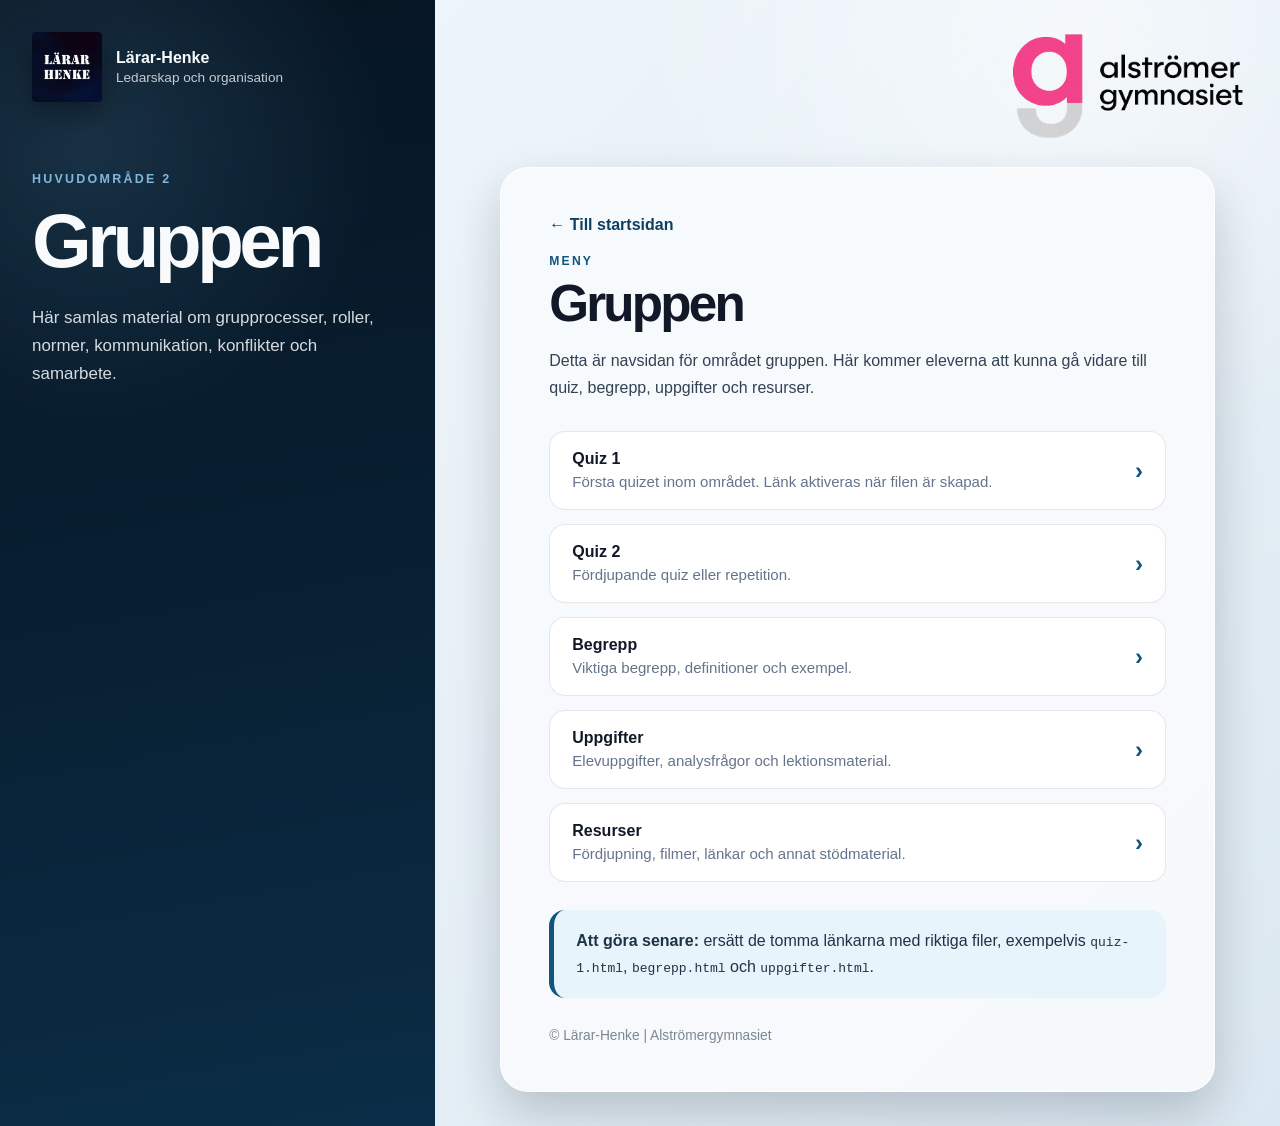
==== gruppen/index.html @ 53f5a3cd "Add files via upload" ====
<!DOCTYPE html>
<html lang="sv">
<head>
  <meta charset="UTF-8" />
  <meta name="viewport" content="width=device-width, initial-scale=1.0" />
  <title>Gruppen | Ledarskap och organisation</title>
  <link rel="stylesheet" href="../style.css" />
</head>
<body>
  <main class="site">
    <aside class="sidebar">
      <div class="brand">
        <img class="henke-logo" src="../assets/logos/henke-logga.jpg" alt="Lärar-Henke logga" />
        <div><div class="brand-title">Lärar-Henke</div><div class="brand-subtitle">Ledarskap och organisation</div></div>
      </div>
      <div class="sidebar-label">Huvudområde 2</div>
      <h1>Gruppen</h1>
      <p>Här samlas material om grupprocesser, roller, normer, kommunikation, konflikter och samarbete.</p>
    </aside>

    <section class="main">
      <div class="topbar"><img class="alstromer-logo" src="../assets/logos/alstromer-logga-1.png" alt="Alströmergymnasiet logga" /></div>
      <div class="panel">
        <a class="back-link" href="../">← Till startsidan</a>
        <div class="panel-label">Meny</div>
        <h2>Gruppen</h2>
        <p class="intro">Detta är navsidan för området gruppen. Här kommer eleverna att kunna gå vidare till quiz, begrepp, uppgifter och resurser.</p>
        <div class="menu-list">
          <a class="menu-item" href="#"><div><strong>Quiz 1</strong><span>Första quizet inom området. Länk aktiveras när filen är skapad.</span></div><div class="arrow">›</div></a>
          <a class="menu-item" href="#"><div><strong>Quiz 2</strong><span>Fördjupande quiz eller repetition.</span></div><div class="arrow">›</div></a>
          <a class="menu-item" href="#"><div><strong>Begrepp</strong><span>Viktiga begrepp, definitioner och exempel.</span></div><div class="arrow">›</div></a>
          <a class="menu-item" href="#"><div><strong>Uppgifter</strong><span>Elevuppgifter, analysfrågor och lektionsmaterial.</span></div><div class="arrow">›</div></a>
          <a class="menu-item" href="#"><div><strong>Resurser</strong><span>Fördjupning, filmer, länkar och annat stödmaterial.</span></div><div class="arrow">›</div></a>
        </div>
        <div class="note"><strong>Att göra senare:</strong> ersätt de tomma länkarna med riktiga filer, exempelvis <code>quiz-1.html</code>, <code>begrepp.html</code> och <code>uppgifter.html</code>.</div>
        <footer>© Lärar-Henke | Alströmergymnasiet</footer>
      </div>
    </section>
  </main>
  <script src="../script.js"></script>
</body>
</html>
---- style.css ----
:root{
  --blue-900:#061522;--blue-850:#082033;--blue-800:#0b2d47;--blue-accent:#7fb7dc;
  --page-bg:#dce8f1;--panel-bg:#f8fafc;--text-dark:#111827;--text-muted:#475569;
  --border:rgba(15,23,42,.10);--shadow:0 22px 48px rgba(15,23,42,.20);
}
*{box-sizing:border-box}
html{scroll-behavior:smooth}
body{margin:0;min-height:100vh;font-family:Arial,Helvetica,sans-serif;color:var(--text-dark);background:var(--page-bg)}
a{color:inherit;text-decoration:none}
.site{min-height:100vh;display:grid;grid-template-columns:minmax(310px,34vw) 1fr}
.sidebar{min-height:100vh;padding:32px;color:#f8fafc;background:radial-gradient(circle at 20% 12%,rgba(91,141,178,.22),transparent 28%),linear-gradient(170deg,var(--blue-900),var(--blue-850) 55%,var(--blue-800))}
.brand{display:flex;align-items:center;gap:14px;margin-bottom:70px}
.henke-logo{width:70px;height:70px;object-fit:cover;border-radius:4px;box-shadow:0 12px 28px rgba(0,0,0,.35)}
.brand-title{font-weight:800;font-size:1rem;line-height:1.1}
.brand-subtitle{margin-top:3px;font-size:.85rem;color:rgba(248,250,252,.78)}
.sidebar-label{margin-bottom:18px;color:var(--blue-accent);font-size:.78rem;letter-spacing:.18em;text-transform:uppercase;font-weight:800}
.sidebar h1{margin:0 0 26px;max-width:480px;font-size:clamp(3.2rem,6vw,5.4rem);line-height:.96;letter-spacing:-.06em}
.sidebar p{max-width:430px;margin:0;color:rgba(248,250,252,.86);font-size:1.06rem;line-height:1.65}
.main{min-height:100vh;padding:34px;background:radial-gradient(circle at 75% 4%,rgba(255,255,255,.55),transparent 34%),linear-gradient(135deg,#eef5fa,var(--page-bg))}
.topbar{display:flex;justify-content:flex-end;align-items:center;min-height:74px;margin-bottom:26px}
.alstromer-logo{width:235px;max-width:42vw;height:auto;display:block}
.panel{width:min(980px,92%);margin:0 auto;padding:clamp(28px,4vw,48px);background:rgba(248,250,252,.94);border:1px solid rgba(255,255,255,.7);border-radius:28px;box-shadow:var(--shadow)}
.back-link{display:inline-block;margin-bottom:20px;color:#0f3f60;font-weight:800}
.panel-label{margin-bottom:10px;color:#0f557d;font-size:.76rem;letter-spacing:.18em;text-transform:uppercase;font-weight:900}
.panel h2{margin:0 0 18px;font-size:clamp(2.2rem,4vw,3.5rem);line-height:1;letter-spacing:-.055em}
.intro{max-width:780px;margin:0 0 30px;color:#334155;font-size:1rem;line-height:1.7}
.card-grid{display:grid;grid-template-columns:repeat(2,minmax(0,1fr));gap:18px}
.card{min-height:150px;padding:24px;border:1px solid var(--border);border-radius:18px;background:linear-gradient(145deg,#fff,#f1f7fb);transition:transform .16s ease,box-shadow .16s ease}
.card:hover{transform:translateY(-3px);box-shadow:0 16px 30px rgba(15,23,42,.13)}
.number{width:42px;height:42px;display:grid;place-items:center;margin-bottom:14px;border-radius:13px;background:#d7eaf5;color:#073858;font-weight:900}
.card h3{margin:0 0 8px;font-size:1.28rem}.card p{margin:0;color:var(--text-muted);line-height:1.55}
.menu-list{display:grid;gap:14px;margin-top:26px}
.menu-item{display:flex;align-items:center;justify-content:space-between;gap:18px;padding:18px 22px;border:1px solid var(--border);border-radius:16px;background:#fff;transition:transform .16s ease,box-shadow .16s ease}
.menu-item:hover{transform:translateX(4px);box-shadow:0 14px 28px rgba(15,23,42,.11)}
.menu-item strong{display:block;margin-bottom:5px}.menu-item span{color:#64748b;font-size:.94rem}
.arrow{color:#0f557d;font-size:1.5rem;font-weight:700}
.note{margin-top:28px;padding:18px 22px;border-left:5px solid #0f557d;border-radius:16px;background:#e8f4fb;color:#1f3347;line-height:1.6}
footer{margin-top:30px;color:#7b8794;font-size:.86rem}
@media(max-width:920px){.site{grid-template-columns:1fr}.sidebar{min-height:auto}.brand{margin-bottom:38px}.main{min-height:auto}.topbar{justify-content:flex-start}.panel{width:100%}.card-grid{grid-template-columns:1fr}}
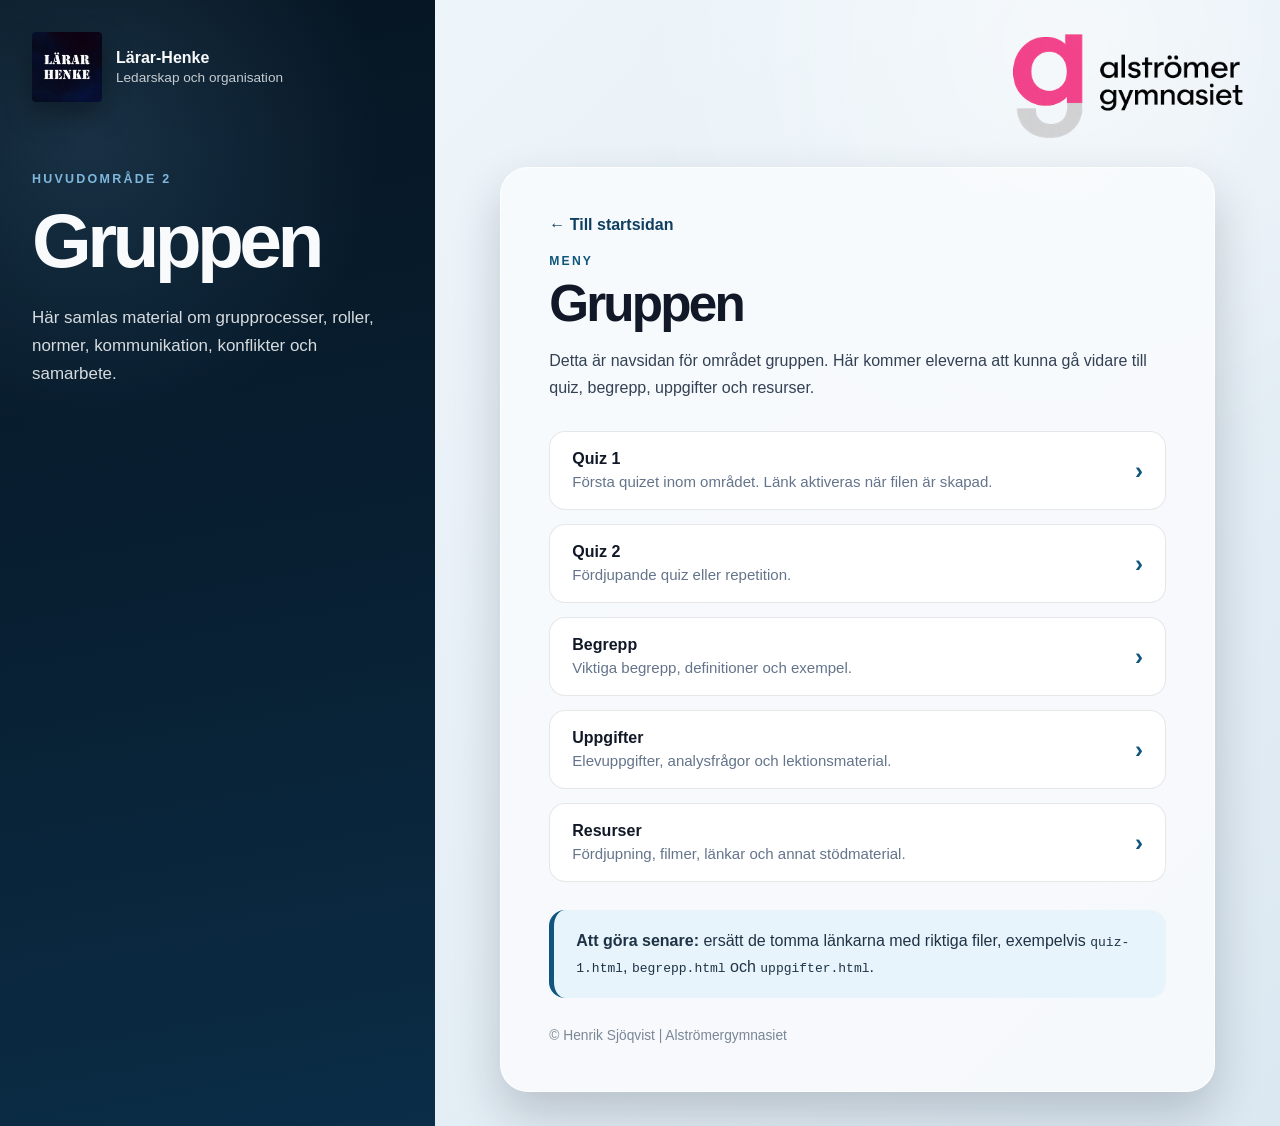
==== commit 196ae8da: "Update index.html" ====
--- a/gruppen/index.html
+++ b/gruppen/index.html
@@ -33,7 +33,7 @@
           <a class="menu-item" href="#"><div><strong>Resurser</strong><span>Fördjupning, filmer, länkar och annat stödmaterial.</span></div><div class="arrow">›</div></a>
         </div>
         <div class="note"><strong>Att göra senare:</strong> ersätt de tomma länkarna med riktiga filer, exempelvis <code>quiz-1.html</code>, <code>begrepp.html</code> och <code>uppgifter.html</code>.</div>
-        <footer>© Lärar-Henke | Alströmergymnasiet</footer>
+        <footer>© Henrik Sjöqvist | Alströmergymnasiet</footer>
       </div>
     </section>
   </main>
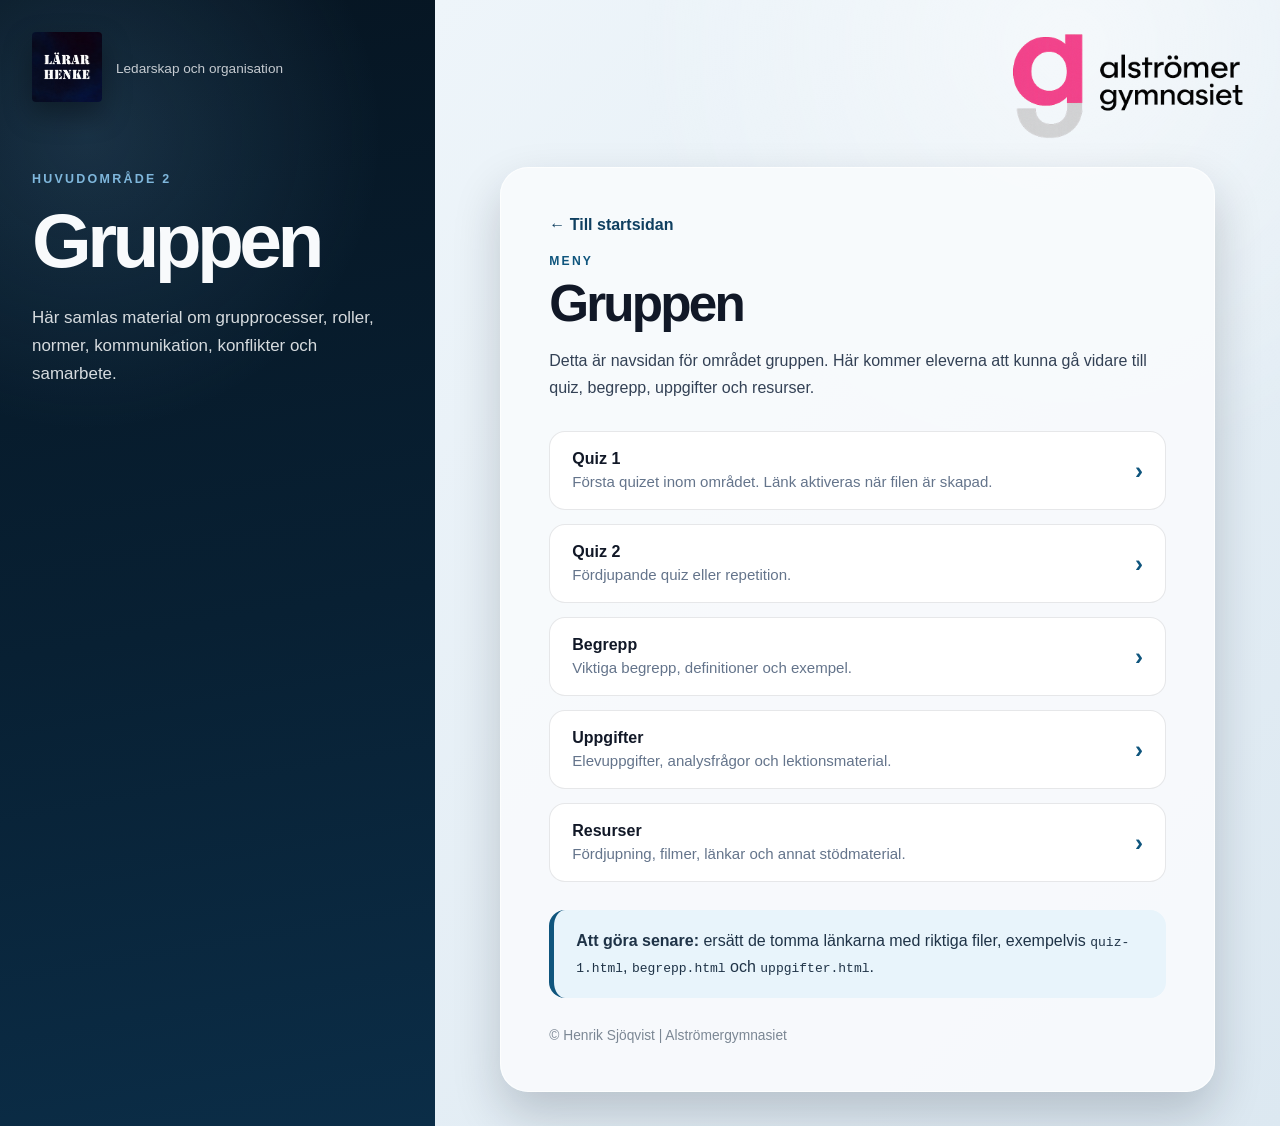
==== commit 158ab7e7: "Update index.html" ====
--- a/gruppen/index.html
+++ b/gruppen/index.html
@@ -11,7 +11,7 @@
     <aside class="sidebar">
       <div class="brand">
         <img class="henke-logo" src="../assets/logos/henke-logga.jpg" alt="Lärar-Henke logga" />
-        <div><div class="brand-title">Lärar-Henke</div><div class="brand-subtitle">Ledarskap och organisation</div></div>
+        <div class="brand-subtitle">Ledarskap och organisation</div>
       </div>
       <div class="sidebar-label">Huvudområde 2</div>
       <h1>Gruppen</h1>
